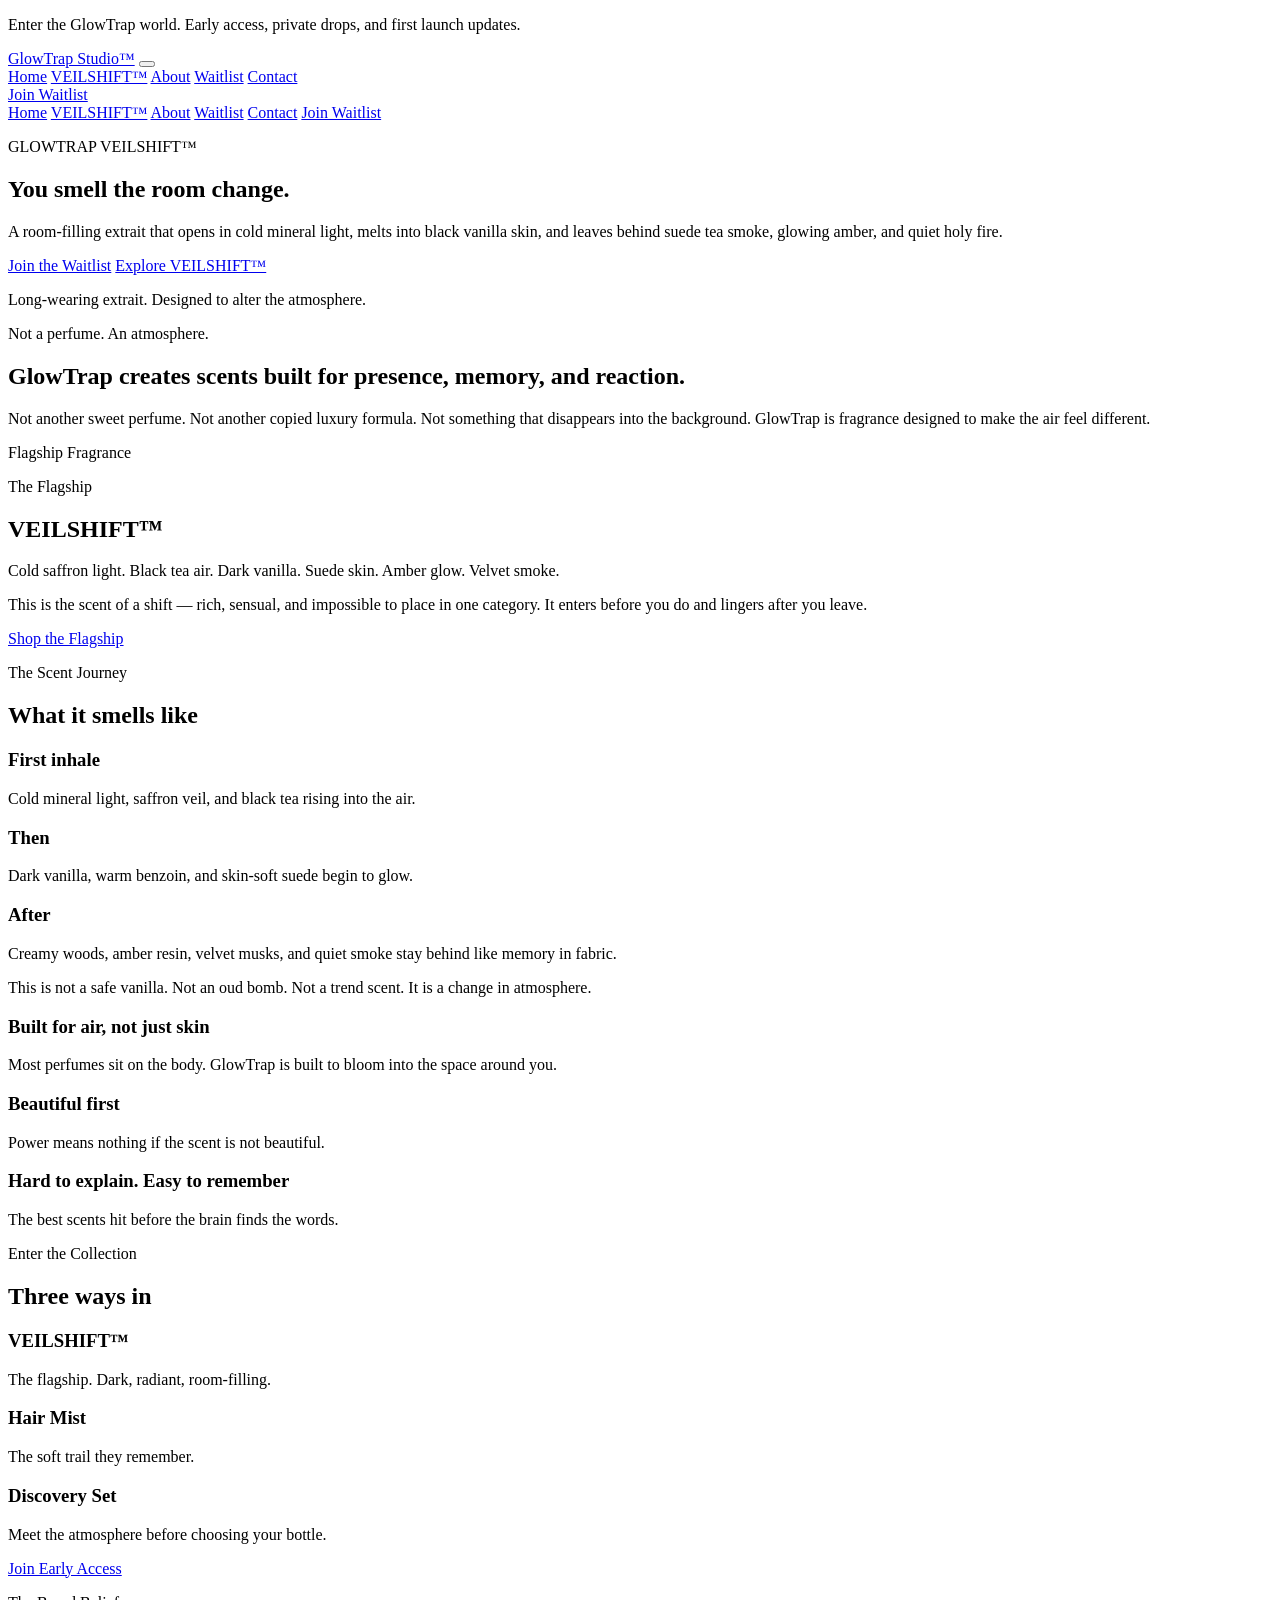
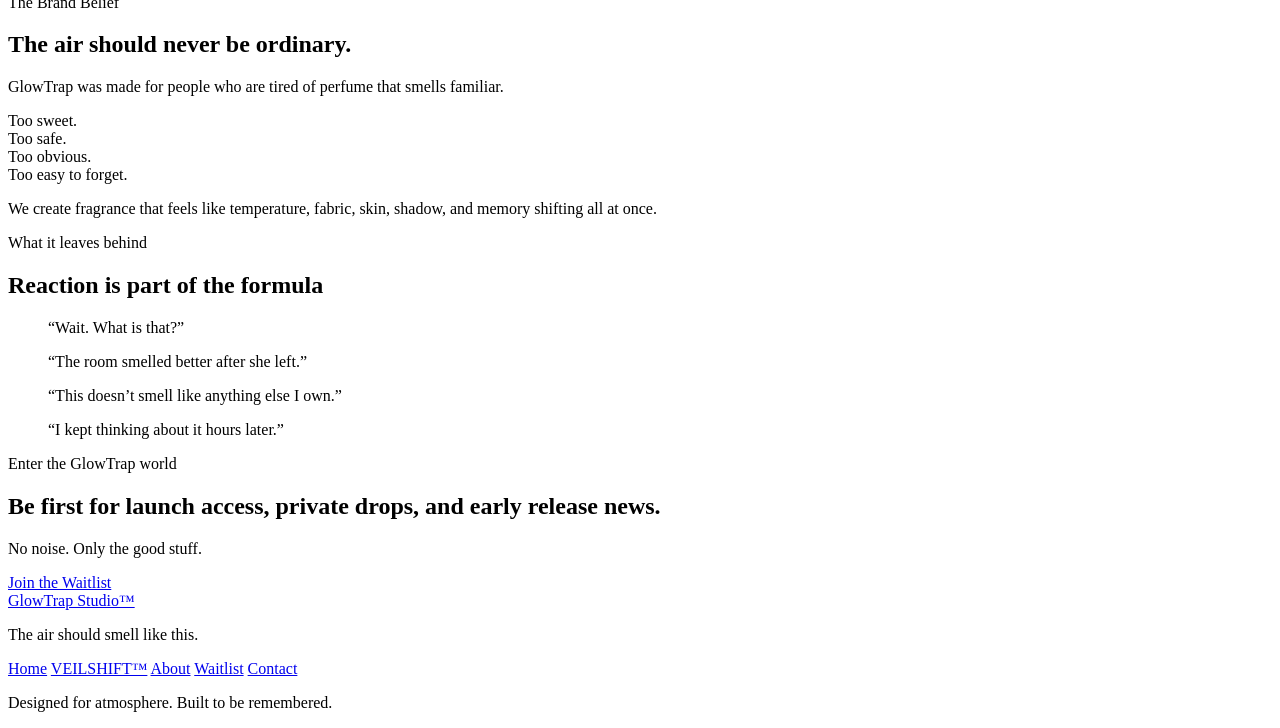
==== index.html @ 331dcda3 "Add files via upload" ====
<!DOCTYPE html>
<html lang="en">
<head>
  <meta charset="UTF-8" />
  <meta name="viewport" content="width=device-width, initial-scale=1.0" />
  <title>GlowTrap Studio™ | VEILSHIFT™</title>
  <meta
    name="description"
    content="GlowTrap VEILSHIFT™ — a room-filling extrait built to alter the atmosphere."
  />
  <link rel="preconnect" href="https://fonts.googleapis.com" />
  <link rel="preconnect" href="https://fonts.gstatic.com" crossorigin />
  <link
    href="https://fonts.googleapis.com/css2?family=Cormorant+Garamond:wght@400;500;600;700&family=Inter:wght@400;500;600;700&display=swap"
    rel="stylesheet"
  />
  <link rel="stylesheet" href="css/style.css" />
</head>
<body>
  <div class="announcement-bar">
    <p>Enter the GlowTrap world. Early access, private drops, and first launch updates.</p>
  </div>

  <header class="site-header">
    <div class="container nav-wrap">
      <a href="index.html" class="logo">GlowTrap Studio™</a>

      <button
        class="menu-toggle"
        type="button"
        aria-label="Open menu"
        aria-expanded="false"
        aria-controls="mobile-menu"
      >
        <span></span>
        <span></span>
        <span></span>
      </button>

      <nav class="main-nav" aria-label="Main navigation">
        <a href="index.html">Home</a>
        <a href="veilshift.html">VEILSHIFT™</a>
        <a href="about.html">About</a>
        <a href="waitlist.html">Waitlist</a>
        <a href="contact.html">Contact</a>
      </nav>

      <a href="waitlist.html" class="nav-cta">Join Waitlist</a>
    </div>
  </header>

  <div class="mobile-menu" id="mobile-menu">
    <nav class="mobile-menu-nav" aria-label="Mobile navigation">
      <a href="index.html">Home</a>
      <a href="veilshift.html">VEILSHIFT™</a>
      <a href="about.html">About</a>
      <a href="waitlist.html">Waitlist</a>
      <a href="contact.html">Contact</a>
      <a href="waitlist.html" class="mobile-menu-cta">Join Waitlist</a>
    </nav>
  </div>

  <main>
    <section class="hero">
      <div class="hero-overlay"></div>
      <div class="container hero-content">
        <p class="eyebrow">GLOWTRAP VEILSHIFT™</p>
        <h1>You smell the room change.</h1>
        <p class="hero-text">
          A room-filling extrait that opens in cold mineral light, melts into black
          vanilla skin, and leaves behind suede tea smoke, glowing amber, and quiet holy fire.
        </p>

        <div class="hero-actions">
          <a href="waitlist.html" class="btn btn-primary">Join the Waitlist</a>
          <a href="veilshift.html" class="btn btn-secondary">Explore VEILSHIFT™</a>
        </div>

        <p class="hero-note">
          Long-wearing extrait. Designed to alter the atmosphere.
        </p>
      </div>
    </section>

    <section class="brand-strip">
      <div class="container">
        <p class="brand-strip-text">Not a perfume. An atmosphere.</p>
      </div>
    </section>

    <section class="section intro">
      <div class="container narrow">
        <h2>GlowTrap creates scents built for presence, memory, and reaction.</h2>
        <p>
          Not another sweet perfume. Not another copied luxury formula. Not something
          that disappears into the background. GlowTrap is fragrance designed to make
          the air feel different.
        </p>
      </div>
    </section>

    <section class="section featured-product">
      <div class="container grid-two">
        <div class="image-card image-card-bottle">
          <div class="image-label">Flagship Fragrance</div>
        </div>

        <div class="content-card">
          <p class="eyebrow">The Flagship</p>
          <h2>VEILSHIFT™</h2>
          <p class="lead">
            Cold saffron light. Black tea air. Dark vanilla. Suede skin. Amber glow.
            Velvet smoke.
          </p>
          <p>
            This is the scent of a shift — rich, sensual, and impossible to place in
            one category. It enters before you do and lingers after you leave.
          </p>
          <a href="veilshift.html" class="btn btn-primary">Shop the Flagship</a>
        </div>
      </div>
    </section>

    <section class="section scent-journey">
      <div class="container">
        <div class="section-heading">
          <p class="eyebrow">The Scent Journey</p>
          <h2>What it smells like</h2>
        </div>

        <div class="journey-grid">
          <article class="journey-card">
            <h3>First inhale</h3>
            <p>Cold mineral light, saffron veil, and black tea rising into the air.</p>
          </article>

          <article class="journey-card">
            <h3>Then</h3>
            <p>Dark vanilla, warm benzoin, and skin-soft suede begin to glow.</p>
          </article>

          <article class="journey-card">
            <h3>After</h3>
            <p>Creamy woods, amber resin, velvet musks, and quiet smoke stay behind like memory in fabric.</p>
          </article>
        </div>

        <p class="section-closing">
          This is not a safe vanilla. Not an oud bomb. Not a trend scent.
          <span>It is a change in atmosphere.</span>
        </p>
      </div>
    </section>

    <section class="section philosophy">
      <div class="container grid-three">
        <div class="philosophy-card">
          <h3>Built for air, not just skin</h3>
          <p>
            Most perfumes sit on the body. GlowTrap is built to bloom into the space around you.
          </p>
        </div>

        <div class="philosophy-card">
          <h3>Beautiful first</h3>
          <p>
            Power means nothing if the scent is not beautiful.
          </p>
        </div>

        <div class="philosophy-card">
          <h3>Hard to explain. Easy to remember</h3>
          <p>
            The best scents hit before the brain finds the words.
          </p>
        </div>
      </div>
    </section>

    <section class="section collection-preview">
      <div class="container">
        <div class="section-heading">
          <p class="eyebrow">Enter the Collection</p>
          <h2>Three ways in</h2>
        </div>

        <div class="product-grid">
          <article class="product-card">
            <div class="product-card-image texture-one"></div>
            <h3>VEILSHIFT™</h3>
            <p>The flagship. Dark, radiant, room-filling.</p>
          </article>

          <article class="product-card">
            <div class="product-card-image texture-two"></div>
            <h3>Hair Mist</h3>
            <p>The soft trail they remember.</p>
          </article>

          <article class="product-card">
            <div class="product-card-image texture-three"></div>
            <h3>Discovery Set</h3>
            <p>Meet the atmosphere before choosing your bottle.</p>
          </article>
        </div>

        <div class="centered-action">
          <a href="waitlist.html" class="btn btn-secondary">Join Early Access</a>
        </div>
      </div>
    </section>

    <section class="section emotional-hook">
      <div class="container narrow">
        <p class="eyebrow">The Brand Belief</p>
        <h2>The air should never be ordinary.</h2>
        <p>
          GlowTrap was made for people who are tired of perfume that smells familiar.
        </p>
        <p class="stacked-lines">
          Too sweet.<br />
          Too safe.<br />
          Too obvious.<br />
          Too easy to forget.
        </p>
        <p>
          We create fragrance that feels like temperature, fabric, skin, shadow,
          and memory shifting all at once.
        </p>
      </div>
    </section>

    <section class="section quotes">
      <div class="container">
        <div class="section-heading">
          <p class="eyebrow">What it leaves behind</p>
          <h2>Reaction is part of the formula</h2>
        </div>

        <div class="quote-grid">
          <blockquote>“Wait. What is that?”</blockquote>
          <blockquote>“The room smelled better after she left.”</blockquote>
          <blockquote>“This doesn’t smell like anything else I own.”</blockquote>
          <blockquote>“I kept thinking about it hours later.”</blockquote>
        </div>
      </div>
    </section>

    <section class="section waitlist-cta">
      <div class="container cta-box">
        <div>
          <p class="eyebrow">Enter the GlowTrap world</p>
          <h2>Be first for launch access, private drops, and early release news.</h2>
          <p>No noise. Only the good stuff.</p>
        </div>
        <a href="waitlist.html" class="btn btn-primary">Join the Waitlist</a>
      </div>
    </section>
  </main>

  <footer class="site-footer">
    <div class="container footer-grid">
      <div>
        <a href="index.html" class="footer-logo">GlowTrap Studio™</a>
        <p class="footer-tagline">The air should smell like this.</p>
      </div>

      <div class="footer-links">
        <a href="index.html">Home</a>
        <a href="veilshift.html">VEILSHIFT™</a>
        <a href="about.html">About</a>
        <a href="waitlist.html">Waitlist</a>
        <a href="contact.html">Contact</a>
      </div>
    </div>

    <div class="container footer-bottom">
      <p>Designed for atmosphere. Built to be remembered.</p>
    </div>
  </footer>
  <script src="js/main.js"></script>
</body>
</html>
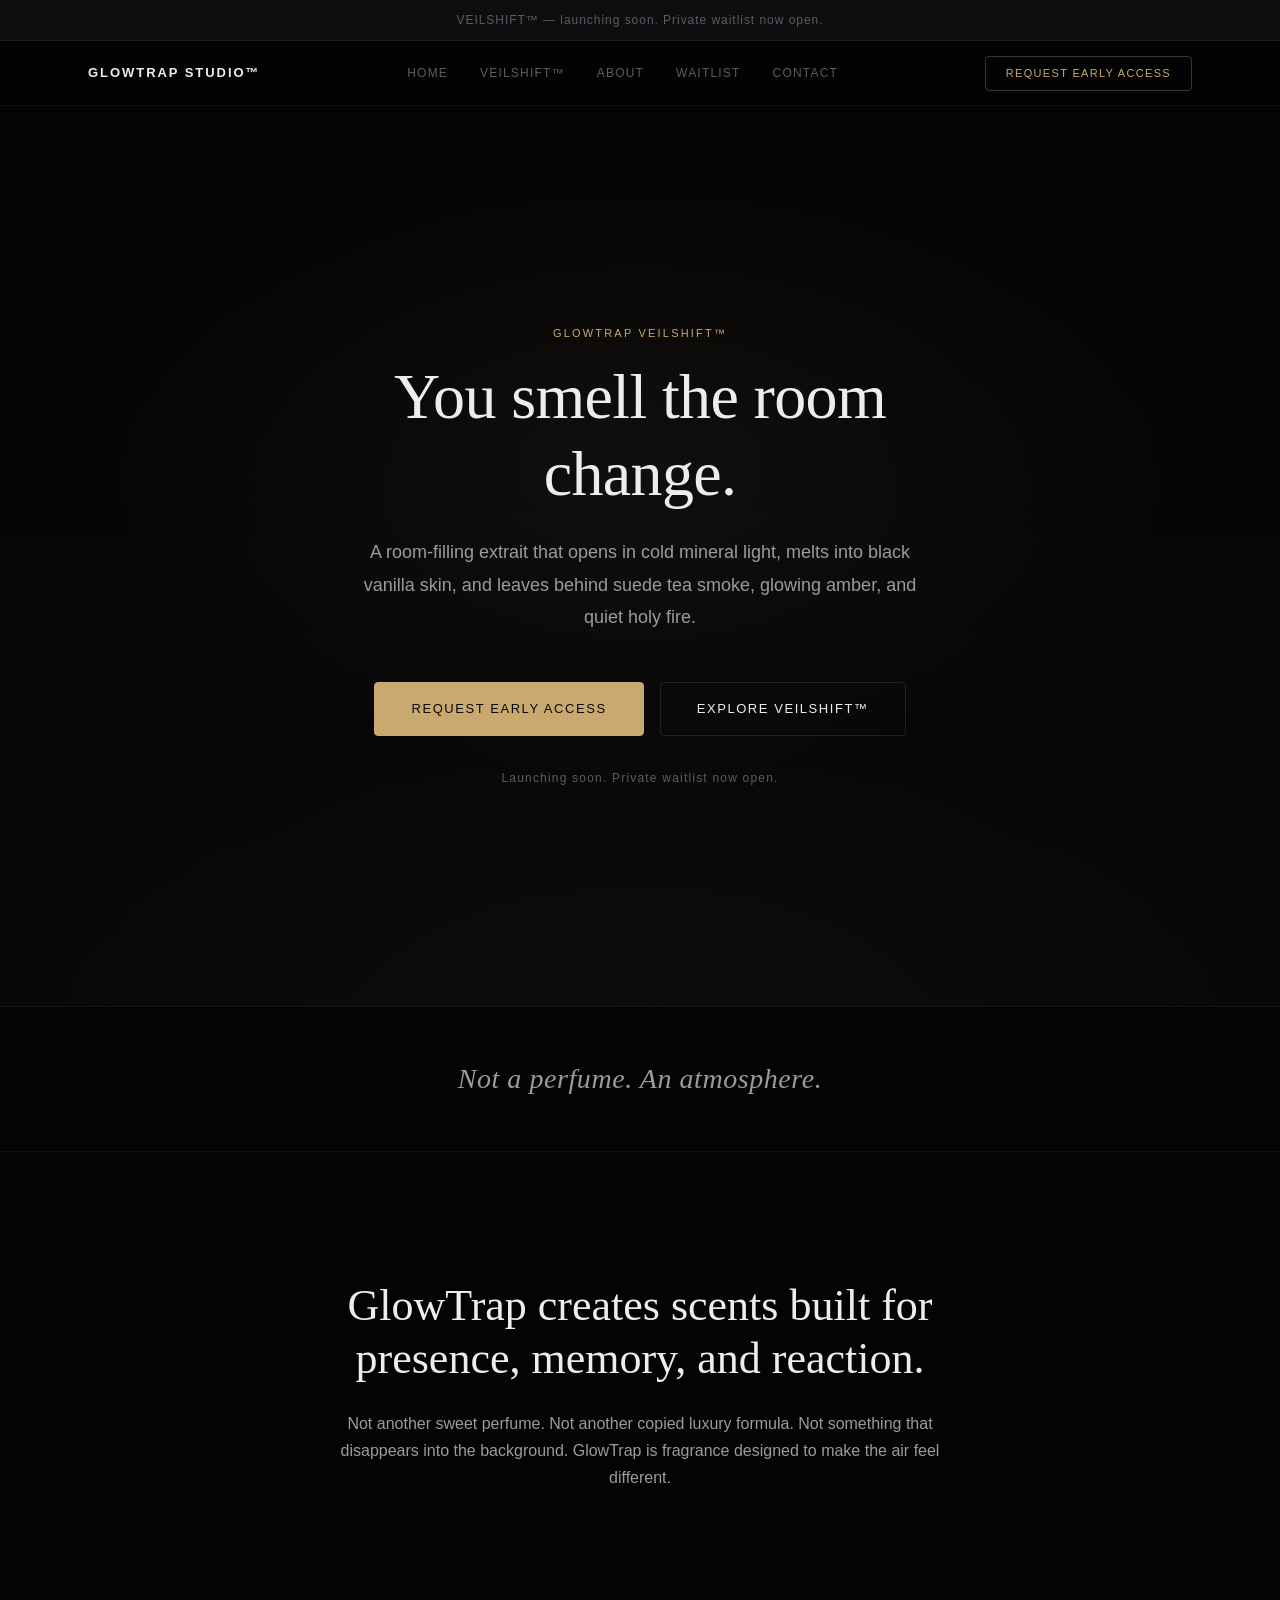
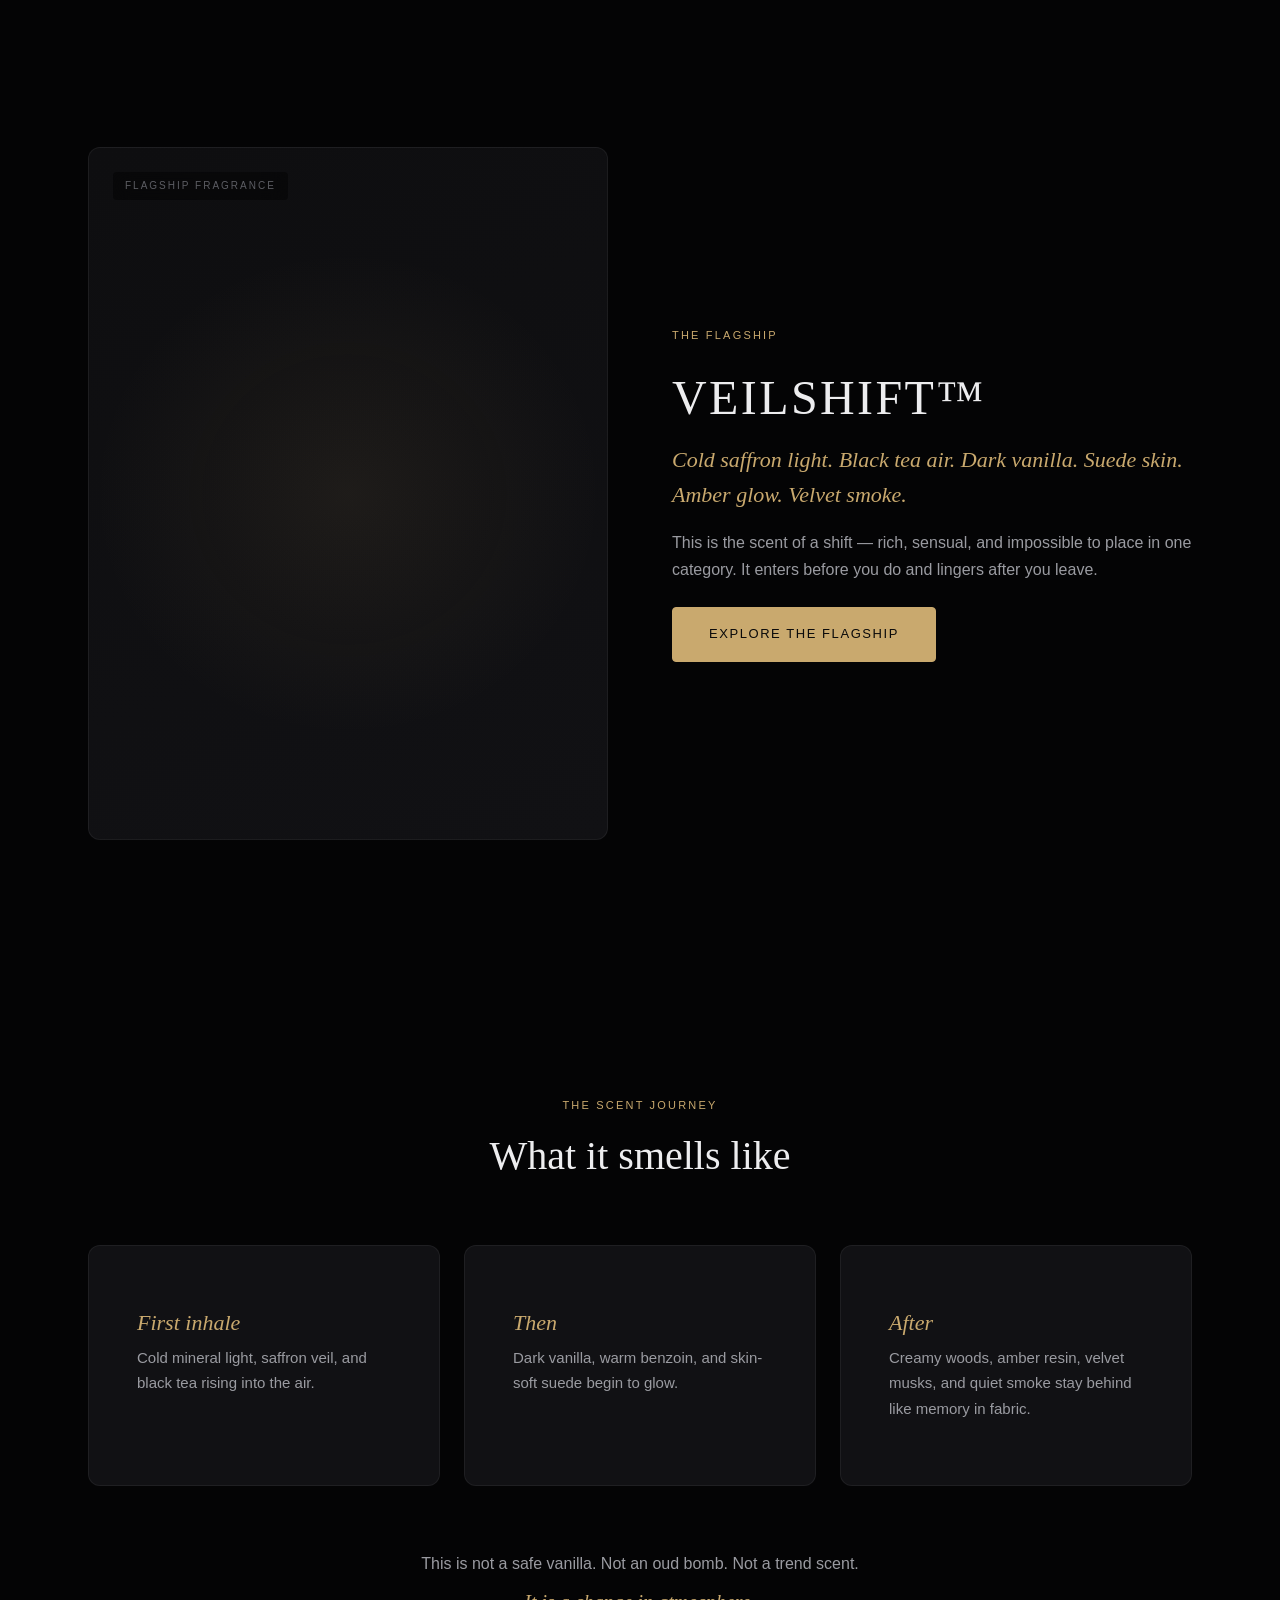
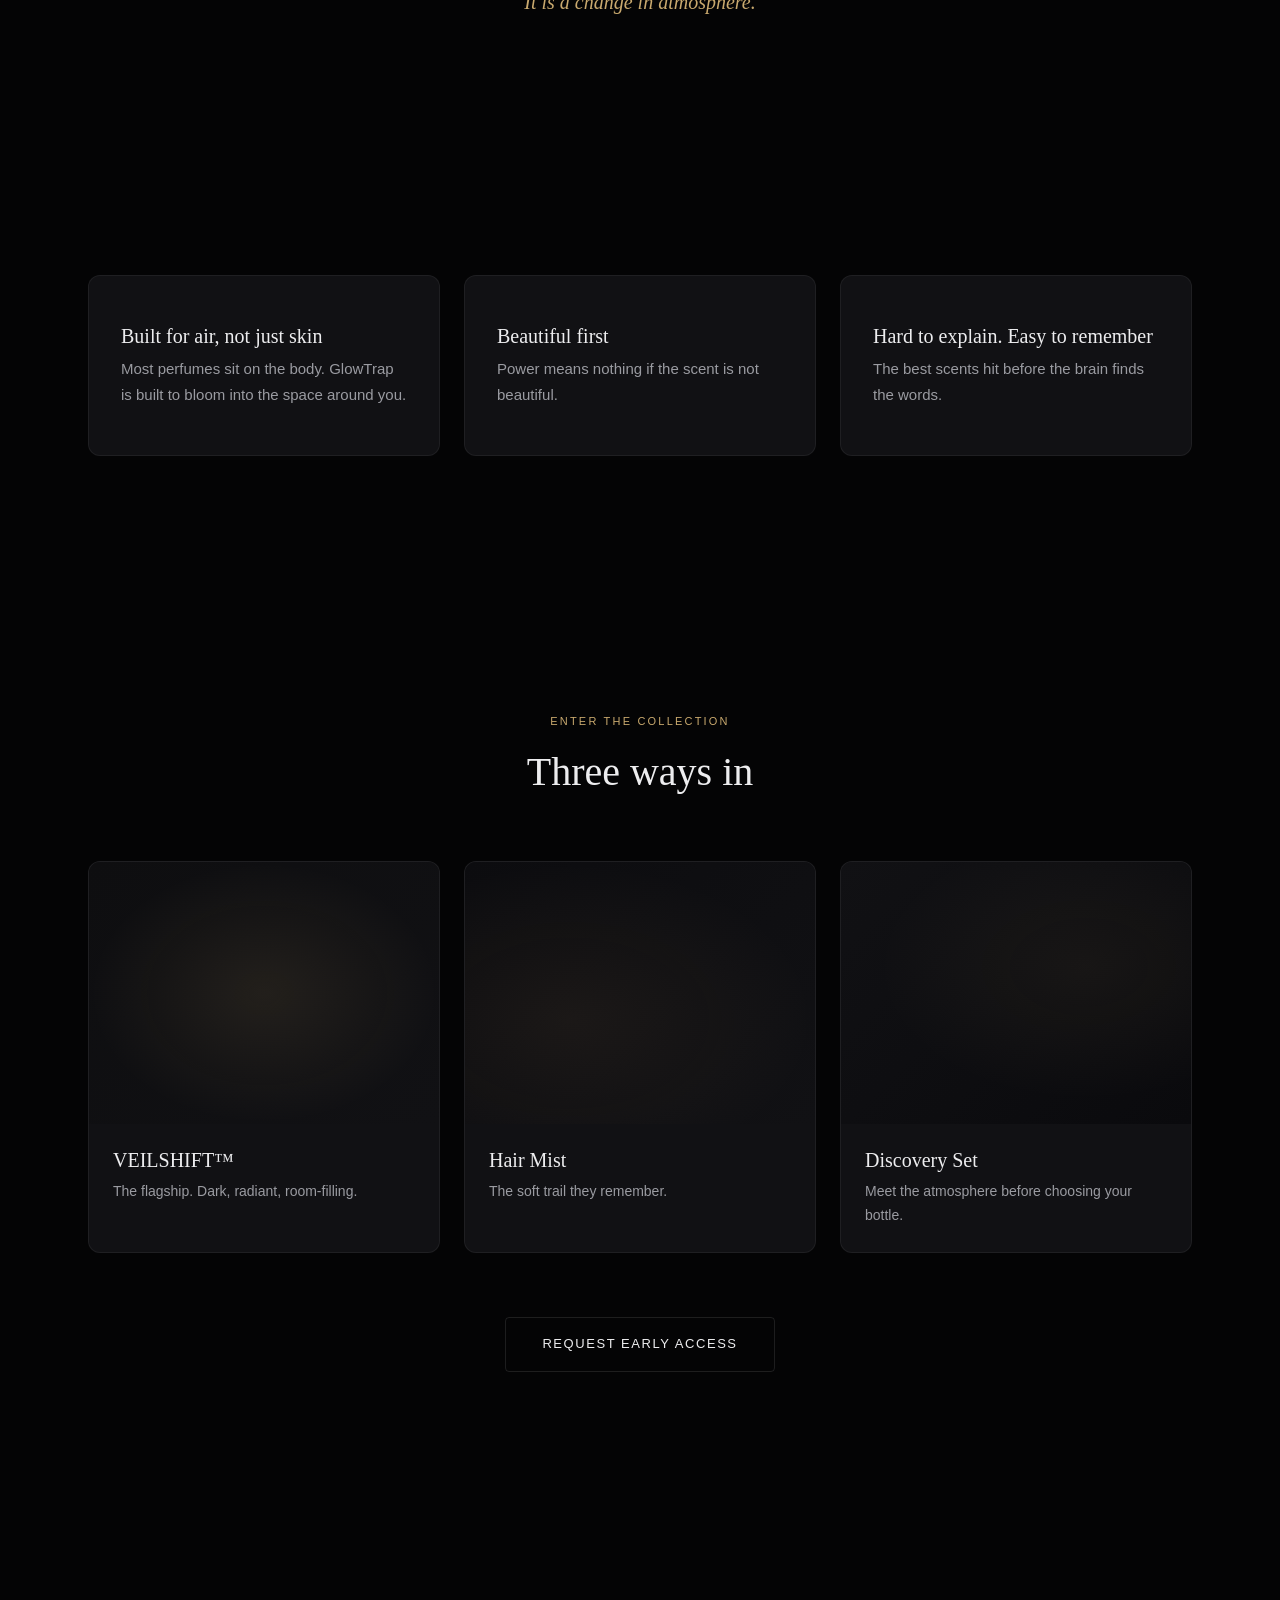
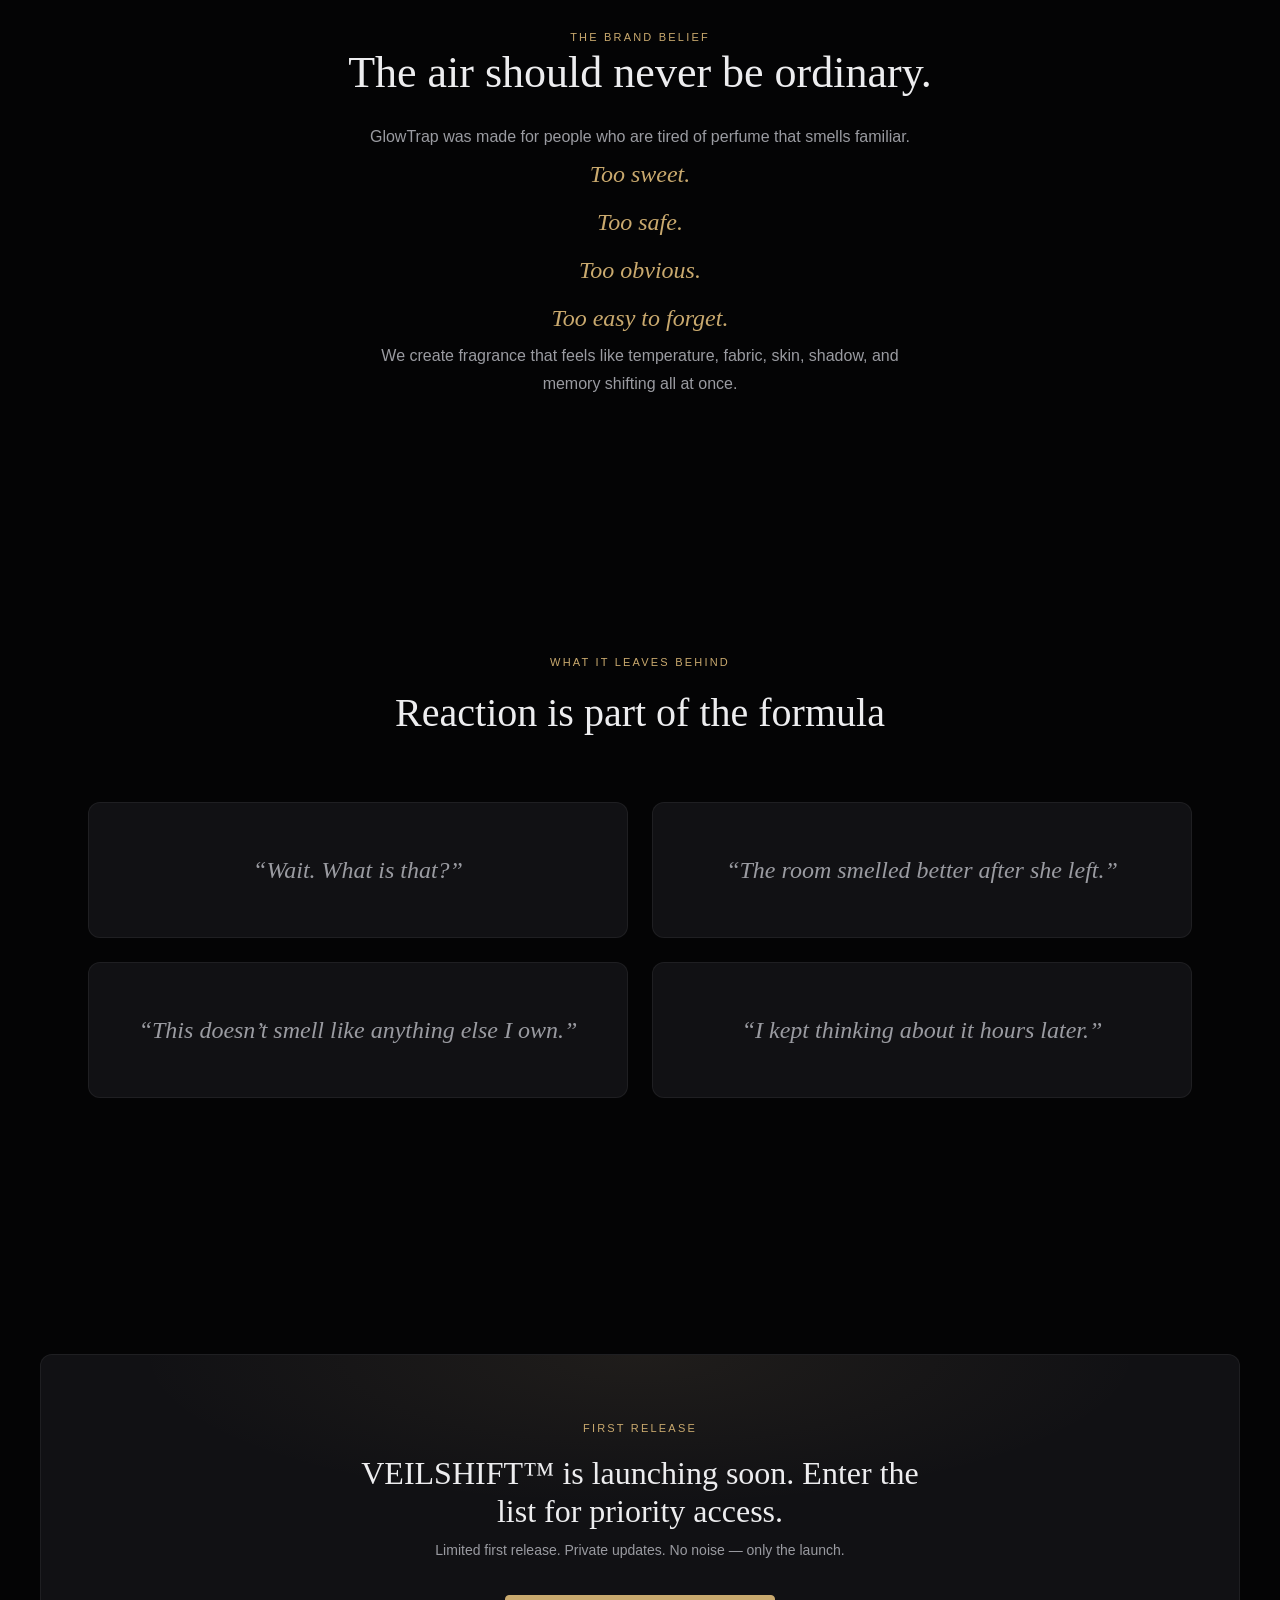
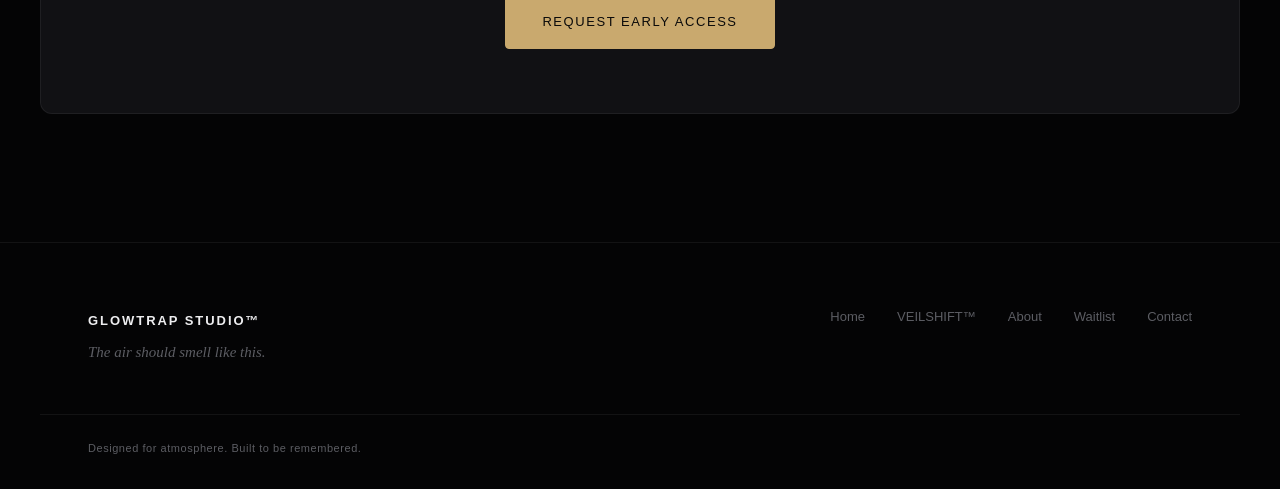
==== commit da46e7e1: "Update site to clear pre-launch waitlist mode - Remove $345 price from VEILSHIFT page (no checkout f" ====
--- a/index.html
+++ b/index.html
@@ -18,7 +18,7 @@
 </head>
 <body>
   <div class="announcement-bar">
-    <p>Enter the GlowTrap world. Early access, private drops, and first launch updates.</p>
+    <p>VEILSHIFT™ — launching soon. Private waitlist now open.</p>
   </div>
 
   <header class="site-header">
@@ -45,7 +45,7 @@
         <a href="contact.html">Contact</a>
       </nav>
 
-      <a href="waitlist.html" class="nav-cta">Join Waitlist</a>
+      <a href="waitlist.html" class="nav-cta">Request Early Access</a>
     </div>
   </header>
 
@@ -56,7 +56,7 @@
       <a href="about.html">About</a>
       <a href="waitlist.html">Waitlist</a>
       <a href="contact.html">Contact</a>
-      <a href="waitlist.html" class="mobile-menu-cta">Join Waitlist</a>
+      <a href="waitlist.html" class="mobile-menu-cta">Request Early Access</a>
     </nav>
   </div>
 
@@ -72,12 +72,12 @@
         </p>
 
         <div class="hero-actions">
-          <a href="waitlist.html" class="btn btn-primary">Join the Waitlist</a>
+          <a href="waitlist.html" class="btn btn-primary">Request Early Access</a>
           <a href="veilshift.html" class="btn btn-secondary">Explore VEILSHIFT™</a>
         </div>
 
         <p class="hero-note">
-          Long-wearing extrait. Designed to alter the atmosphere.
+          Launching soon. Private waitlist now open.
         </p>
       </div>
     </section>
@@ -116,7 +116,7 @@
             This is the scent of a shift — rich, sensual, and impossible to place in
             one category. It enters before you do and lingers after you leave.
           </p>
-          <a href="veilshift.html" class="btn btn-primary">Shop the Flagship</a>
+          <a href="veilshift.html" class="btn btn-primary">Explore the Flagship</a>
         </div>
       </div>
     </section>
@@ -205,7 +205,7 @@
         </div>
 
         <div class="centered-action">
-          <a href="waitlist.html" class="btn btn-secondary">Join Early Access</a>
+          <a href="waitlist.html" class="btn btn-secondary">Request Early Access</a>
         </div>
       </div>
     </section>
@@ -249,11 +249,11 @@
     <section class="section waitlist-cta">
       <div class="container cta-box">
         <div>
-          <p class="eyebrow">Enter the GlowTrap world</p>
-          <h2>Be first for launch access, private drops, and early release news.</h2>
-          <p>No noise. Only the good stuff.</p>
-        </div>
-        <a href="waitlist.html" class="btn btn-primary">Join the Waitlist</a>
+          <p class="eyebrow">First release</p>
+          <h2>VEILSHIFT™ is launching soon. Enter the list for priority access.</h2>
+          <p>Limited first release. Private updates. No noise — only the launch.</p>
+        </div>
+        <a href="waitlist.html" class="btn btn-primary">Request Early Access</a>
       </div>
     </section>
   </main>
--- a/css/style.css
+++ b/css/style.css
@@ -0,0 +1,1527 @@
+/* ========================================================================
+   GlowTrap Studio — VEILSHIFT Landing Page
+   Dark luxury cinematic design system
+   ======================================================================== */
+
+/* --- Design Tokens --- */
+:root {
+  /* Surfaces */
+  --bg-deep: #040405;
+  --bg-base: #070708;
+  --bg-elevated: #0e0e10;
+  --bg-card: #111114;
+  --bg-card-hover: #16161a;
+
+  /* Brand accent — warm gold */
+  --accent: #c9a96e;
+  --accent-dim: rgba(201, 169, 110, 0.15);
+  --accent-glow: rgba(201, 169, 110, 0.08);
+
+  /* Text */
+  --text-primary: #ededef;
+  --text-secondary: #9a9ba1;
+  --text-muted: #5c5d63;
+
+  /* Borders */
+  --border: rgba(255, 255, 255, 0.06);
+  --border-hover: rgba(255, 255, 255, 0.1);
+
+  /* Typography */
+  --font-heading: "Cormorant Garamond", "Georgia", serif;
+  --font-body: "Inter", -apple-system, "Segoe UI", sans-serif;
+
+  /* Spacing scale (8px base) */
+  --space-xs: 0.5rem;
+  --space-sm: 1rem;
+  --space-md: 1.5rem;
+  --space-lg: 2rem;
+  --space-xl: 3rem;
+  --space-2xl: 4rem;
+  --space-3xl: 6rem;
+  --space-4xl: 8rem;
+
+  /* Radii */
+  --radius-sm: 4px;
+  --radius-md: 8px;
+  --radius-lg: 12px;
+
+  /* Transitions */
+  --ease-out: cubic-bezier(0.16, 1, 0.3, 1);
+  --duration-fast: 200ms;
+  --duration-mid: 350ms;
+  --duration-slow: 600ms;
+
+  /* Layout */
+  --container-max: 1200px;
+  --container-narrow: 720px;
+}
+
+/* --- Reset & Base --- */
+*,
+*::before,
+*::after {
+  margin: 0;
+  padding: 0;
+  box-sizing: border-box;
+}
+
+html {
+  font-size: 16px;
+  scroll-behavior: smooth;
+  -webkit-font-smoothing: antialiased;
+  -moz-osx-font-smoothing: grayscale;
+}
+
+body {
+  font-family: var(--font-body);
+  background: var(--bg-deep);
+  color: var(--text-primary);
+  line-height: 1.6;
+  overflow-x: hidden;
+}
+
+img {
+  max-width: 100%;
+  height: auto;
+  display: block;
+}
+
+a {
+  color: inherit;
+  text-decoration: none;
+}
+
+button {
+  font: inherit;
+  color: inherit;
+  background: none;
+  border: none;
+  cursor: pointer;
+}
+
+/* --- Utilities --- */
+.container {
+  width: 100%;
+  max-width: var(--container-max);
+  margin: 0 auto;
+  padding-left: var(--space-md);
+  padding-right: var(--space-md);
+}
+
+.narrow {
+  max-width: var(--container-narrow);
+}
+
+.section {
+  padding: var(--space-3xl) 0;
+}
+
+.eyebrow {
+  font-family: var(--font-body);
+  font-size: 0.6875rem;
+  font-weight: 500;
+  letter-spacing: 0.2em;
+  text-transform: uppercase;
+  color: var(--accent);
+  margin-bottom: var(--space-sm);
+}
+
+.section-heading {
+  text-align: center;
+  margin-bottom: var(--space-2xl);
+}
+
+.section-heading h2 {
+  font-family: var(--font-heading);
+  font-size: clamp(1.75rem, 4vw, 2.5rem);
+  font-weight: 400;
+  line-height: 1.25;
+  color: var(--text-primary);
+}
+
+/* --- Typography --- */
+h1, h2, h3, h4 {
+  font-family: var(--font-heading);
+  font-weight: 400;
+  line-height: 1.2;
+}
+
+h1 {
+  font-size: clamp(2.25rem, 6vw, 4rem);
+  letter-spacing: -0.01em;
+}
+
+h2 {
+  font-size: clamp(1.75rem, 4vw, 2.75rem);
+}
+
+h3 {
+  font-size: clamp(1.25rem, 2.5vw, 1.625rem);
+}
+
+p {
+  color: var(--text-secondary);
+  line-height: 1.7;
+}
+
+/* --- Buttons --- */
+.btn {
+  display: inline-flex;
+  align-items: center;
+  justify-content: center;
+  font-family: var(--font-body);
+  font-size: 0.8125rem;
+  font-weight: 500;
+  letter-spacing: 0.12em;
+  text-transform: uppercase;
+  padding: 1rem 2.25rem;
+  border-radius: var(--radius-sm);
+  transition:
+    background var(--duration-fast) var(--ease-out),
+    color var(--duration-fast) var(--ease-out),
+    border-color var(--duration-fast) var(--ease-out),
+    transform var(--duration-fast) var(--ease-out);
+  cursor: pointer;
+  min-height: 48px;
+}
+
+.btn:hover {
+  transform: translateY(-1px);
+}
+
+.btn:active {
+  transform: translateY(0);
+}
+
+.btn-primary {
+  background: var(--accent);
+  color: #0a0a0a;
+  border: 1px solid var(--accent);
+}
+
+.btn-primary:hover {
+  background: #d4b87a;
+  border-color: #d4b87a;
+}
+
+.btn-secondary {
+  background: transparent;
+  color: var(--text-primary);
+  border: 1px solid var(--border-hover);
+}
+
+.btn-secondary:hover {
+  border-color: var(--accent);
+  color: var(--accent);
+}
+
+/* --- Focus states (accessibility) --- */
+:focus-visible {
+  outline: 2px solid var(--accent);
+  outline-offset: 3px;
+}
+
+/* --- Announcement Bar --- */
+.announcement-bar {
+  background: var(--bg-elevated);
+  border-bottom: 1px solid var(--border);
+  padding: 0.625rem var(--space-md);
+  text-align: center;
+}
+
+.announcement-bar p {
+  font-size: 0.75rem;
+  letter-spacing: 0.08em;
+  color: var(--text-muted);
+}
+
+/* --- Header / Nav --- */
+.site-header {
+  position: sticky;
+  top: 0;
+  z-index: 100;
+  background: rgba(4, 4, 5, 0.85);
+  backdrop-filter: blur(20px);
+  -webkit-backdrop-filter: blur(20px);
+  border-bottom: 1px solid var(--border);
+  padding: 0 var(--space-md);
+}
+
+.nav-wrap {
+  display: flex;
+  align-items: center;
+  justify-content: space-between;
+  height: 64px;
+}
+
+.logo {
+  font-family: var(--font-body);
+  font-size: 0.8125rem;
+  font-weight: 600;
+  letter-spacing: 0.15em;
+  text-transform: uppercase;
+  color: var(--text-primary);
+  white-space: nowrap;
+  transition: color var(--duration-fast) var(--ease-out);
+}
+
+.logo:hover {
+  color: var(--accent);
+}
+
+.main-nav {
+  display: none;
+  gap: var(--space-lg);
+}
+
+.main-nav a {
+  font-size: 0.75rem;
+  font-weight: 500;
+  letter-spacing: 0.1em;
+  text-transform: uppercase;
+  color: var(--text-muted);
+  transition: color var(--duration-fast) var(--ease-out);
+}
+
+.main-nav a:hover {
+  color: var(--text-primary);
+}
+
+.nav-cta {
+  display: none;
+  font-size: 0.6875rem;
+  font-weight: 500;
+  letter-spacing: 0.12em;
+  text-transform: uppercase;
+  color: var(--accent);
+  border: 1px solid rgba(201, 169, 110, 0.3);
+  padding: 0.5rem 1.25rem;
+  border-radius: var(--radius-sm);
+  transition: all var(--duration-fast) var(--ease-out);
+}
+
+.nav-cta:hover {
+  background: var(--accent-dim);
+  border-color: var(--accent);
+}
+
+/* Hamburger */
+.menu-toggle {
+  display: flex;
+  flex-direction: column;
+  justify-content: center;
+  gap: 5px;
+  width: 44px;
+  height: 44px;
+  padding: 10px;
+}
+
+.menu-toggle span {
+  display: block;
+  width: 100%;
+  height: 1.5px;
+  background: var(--text-primary);
+  transition: all var(--duration-mid) var(--ease-out);
+  transform-origin: center;
+}
+
+.menu-toggle.active span:nth-child(1) {
+  transform: translateY(6.5px) rotate(45deg);
+}
+
+.menu-toggle.active span:nth-child(2) {
+  opacity: 0;
+}
+
+.menu-toggle.active span:nth-child(3) {
+  transform: translateY(-6.5px) rotate(-45deg);
+}
+
+/* Mobile Menu */
+.mobile-menu {
+  position: fixed;
+  inset: 0;
+  z-index: 90;
+  background: rgba(4, 4, 5, 0.97);
+  backdrop-filter: blur(30px);
+  -webkit-backdrop-filter: blur(30px);
+  display: flex;
+  align-items: center;
+  justify-content: center;
+  opacity: 0;
+  visibility: hidden;
+  transition:
+    opacity var(--duration-mid) var(--ease-out),
+    visibility var(--duration-mid);
+}
+
+.mobile-menu.open {
+  opacity: 1;
+  visibility: visible;
+}
+
+.mobile-menu-nav {
+  display: flex;
+  flex-direction: column;
+  align-items: center;
+  gap: var(--space-lg);
+}
+
+.mobile-menu-nav a {
+  font-family: var(--font-heading);
+  font-size: 1.75rem;
+  font-weight: 400;
+  color: var(--text-secondary);
+  transition: color var(--duration-fast) var(--ease-out);
+}
+
+.mobile-menu-nav a:hover {
+  color: var(--text-primary);
+}
+
+.mobile-menu-cta {
+  margin-top: var(--space-sm);
+  font-family: var(--font-body) !important;
+  font-size: 0.8125rem !important;
+  font-weight: 500 !important;
+  letter-spacing: 0.12em;
+  text-transform: uppercase;
+  color: var(--accent) !important;
+  border: 1px solid rgba(201, 169, 110, 0.3);
+  padding: 0.75rem 2rem;
+  border-radius: var(--radius-sm);
+}
+
+/* --- Hero --- */
+.hero {
+  position: relative;
+  min-height: min(100dvh, 900px);
+  display: flex;
+  align-items: center;
+  justify-content: center;
+  text-align: center;
+  padding: var(--space-4xl) var(--space-md);
+  overflow: hidden;
+}
+
+.hero-overlay {
+  position: absolute;
+  inset: 0;
+  background:
+    radial-gradient(ellipse 60% 50% at 50% 40%, rgba(201, 169, 110, 0.06) 0%, transparent 70%),
+    radial-gradient(ellipse 80% 60% at 50% 100%, rgba(201, 169, 110, 0.03) 0%, transparent 60%),
+    linear-gradient(180deg, var(--bg-deep) 0%, #08080a 100%);
+  pointer-events: none;
+}
+
+.hero-content {
+  position: relative;
+  z-index: 1;
+  max-width: 760px;
+}
+
+.hero h1 {
+  color: var(--text-primary);
+  margin-bottom: var(--space-md);
+}
+
+.hero-text {
+  font-size: clamp(1rem, 2vw, 1.125rem);
+  color: var(--text-secondary);
+  max-width: 560px;
+  margin: 0 auto var(--space-xl);
+  line-height: 1.8;
+}
+
+.hero-actions {
+  display: flex;
+  flex-direction: column;
+  align-items: center;
+  gap: var(--space-sm);
+  margin-bottom: var(--space-lg);
+}
+
+.hero-note {
+  font-size: 0.75rem;
+  letter-spacing: 0.1em;
+  color: var(--text-muted);
+}
+
+/* --- Brand Strip --- */
+.brand-strip {
+  border-top: 1px solid var(--border);
+  border-bottom: 1px solid var(--border);
+  padding: var(--space-xl) 0;
+  text-align: center;
+}
+
+.brand-strip-text {
+  font-family: var(--font-heading);
+  font-size: clamp(1.25rem, 3vw, 1.75rem);
+  font-weight: 400;
+  font-style: italic;
+  letter-spacing: 0.02em;
+  color: var(--text-secondary);
+}
+
+/* --- Intro --- */
+.intro {
+  text-align: center;
+}
+
+.intro h2 {
+  margin-bottom: var(--space-md);
+  color: var(--text-primary);
+}
+
+.intro p {
+  max-width: 600px;
+  margin: 0 auto;
+  font-size: 1rem;
+}
+
+/* --- Featured Product --- */
+.grid-two {
+  display: grid;
+  gap: var(--space-xl);
+}
+
+.image-card {
+  position: relative;
+  aspect-ratio: 3 / 4;
+  border-radius: var(--radius-lg);
+  overflow: hidden;
+}
+
+.image-card-bottle {
+  background:
+    radial-gradient(ellipse 70% 50% at 50% 50%, rgba(201, 169, 110, 0.08), transparent 70%),
+    linear-gradient(160deg, var(--bg-elevated) 0%, var(--bg-card) 100%);
+  border: 1px solid var(--border);
+}
+
+.image-label {
+  position: absolute;
+  top: var(--space-md);
+  left: var(--space-md);
+  font-size: 0.625rem;
+  font-weight: 500;
+  letter-spacing: 0.2em;
+  text-transform: uppercase;
+  color: var(--text-muted);
+  background: rgba(0, 0, 0, 0.4);
+  padding: 0.375rem 0.75rem;
+  border-radius: var(--radius-sm);
+  backdrop-filter: blur(10px);
+  -webkit-backdrop-filter: blur(10px);
+}
+
+.content-card {
+  display: flex;
+  flex-direction: column;
+  justify-content: center;
+}
+
+.content-card h2 {
+  font-size: clamp(2rem, 5vw, 3rem);
+  color: var(--text-primary);
+  margin-bottom: var(--space-sm);
+  letter-spacing: 0.05em;
+}
+
+.content-card .lead {
+  font-family: var(--font-heading);
+  font-size: clamp(1.125rem, 2.5vw, 1.375rem);
+  font-style: italic;
+  color: var(--accent);
+  line-height: 1.6;
+  margin-bottom: var(--space-sm);
+}
+
+.content-card p {
+  margin-bottom: var(--space-md);
+}
+
+.content-card .btn {
+  align-self: flex-start;
+}
+
+/* --- Scent Journey --- */
+.journey-grid {
+  display: grid;
+  gap: var(--space-md);
+}
+
+.journey-card {
+  background: var(--bg-card);
+  border: 1px solid var(--border);
+  border-radius: var(--radius-lg);
+  padding: var(--space-xl) var(--space-lg);
+  transition:
+    border-color var(--duration-mid) var(--ease-out),
+    background var(--duration-mid) var(--ease-out);
+}
+
+.journey-card:hover {
+  border-color: var(--border-hover);
+  background: var(--bg-card-hover);
+}
+
+.journey-card h3 {
+  color: var(--accent);
+  margin-bottom: var(--space-xs);
+  font-size: 1.375rem;
+  font-style: italic;
+}
+
+.journey-card p {
+  font-size: 0.9375rem;
+}
+
+.section-closing {
+  text-align: center;
+  margin-top: var(--space-2xl);
+  font-size: 1rem;
+  color: var(--text-secondary);
+}
+
+.section-closing span {
+  display: block;
+  font-family: var(--font-heading);
+  font-size: 1.25rem;
+  font-style: italic;
+  color: var(--accent);
+  margin-top: var(--space-xs);
+}
+
+/* --- Philosophy --- */
+.grid-three {
+  display: grid;
+  gap: var(--space-md);
+}
+
+.philosophy-card {
+  padding: var(--space-xl) var(--space-lg);
+  border: 1px solid var(--border);
+  border-radius: var(--radius-lg);
+  background: var(--bg-card);
+  transition:
+    border-color var(--duration-mid) var(--ease-out),
+    background var(--duration-mid) var(--ease-out);
+}
+
+.philosophy-card:hover {
+  border-color: var(--border-hover);
+  background: var(--bg-card-hover);
+}
+
+.philosophy-card h3 {
+  color: var(--text-primary);
+  margin-bottom: var(--space-xs);
+  font-size: 1.25rem;
+}
+
+.philosophy-card p {
+  font-size: 0.9375rem;
+}
+
+/* --- Collection Preview --- */
+.product-grid {
+  display: grid;
+  gap: var(--space-md);
+}
+
+.product-card {
+  background: var(--bg-card);
+  border: 1px solid var(--border);
+  border-radius: var(--radius-lg);
+  overflow: hidden;
+  transition:
+    border-color var(--duration-mid) var(--ease-out),
+    transform var(--duration-mid) var(--ease-out);
+}
+
+.product-card:hover {
+  border-color: var(--border-hover);
+  transform: translateY(-2px);
+}
+
+.product-card-image {
+  aspect-ratio: 4 / 3;
+}
+
+.texture-one {
+  background:
+    radial-gradient(ellipse at 50% 50%, rgba(201, 169, 110, 0.1), transparent 70%),
+    linear-gradient(135deg, var(--bg-elevated), var(--bg-card));
+}
+
+.texture-two {
+  background:
+    radial-gradient(ellipse at 30% 60%, rgba(180, 140, 90, 0.08), transparent 70%),
+    linear-gradient(135deg, #0c0c0f, var(--bg-card));
+}
+
+.texture-three {
+  background:
+    radial-gradient(ellipse at 70% 40%, rgba(201, 169, 110, 0.06), transparent 60%),
+    linear-gradient(135deg, var(--bg-card), #0a0a0d);
+}
+
+.product-card h3 {
+  padding: var(--space-md) var(--space-md) var(--space-xs);
+  font-size: 1.25rem;
+  color: var(--text-primary);
+}
+
+.product-card p {
+  padding: 0 var(--space-md) var(--space-md);
+  font-size: 0.875rem;
+}
+
+.centered-action {
+  text-align: center;
+  margin-top: var(--space-2xl);
+}
+
+/* --- Emotional Hook --- */
+.emotional-hook {
+  text-align: center;
+}
+
+.emotional-hook h2 {
+  color: var(--text-primary);
+  margin-bottom: var(--space-md);
+}
+
+.emotional-hook p {
+  max-width: 560px;
+  margin: 0 auto;
+}
+
+.stacked-lines {
+  font-family: var(--font-heading);
+  font-size: clamp(1.125rem, 2.5vw, 1.5rem);
+  font-style: italic;
+  color: var(--accent);
+  line-height: 2;
+  margin: var(--space-lg) auto;
+}
+
+/* --- Quotes --- */
+.quote-grid {
+  display: grid;
+  gap: var(--space-md);
+}
+
+.quote-grid blockquote {
+  font-family: var(--font-heading);
+  font-size: clamp(1.125rem, 2.5vw, 1.5rem);
+  font-style: italic;
+  color: var(--text-secondary);
+  text-align: center;
+  padding: var(--space-xl) var(--space-lg);
+  border: 1px solid var(--border);
+  border-radius: var(--radius-lg);
+  background: var(--bg-card);
+  transition:
+    border-color var(--duration-mid) var(--ease-out),
+    color var(--duration-mid) var(--ease-out);
+}
+
+.quote-grid blockquote:hover {
+  border-color: rgba(201, 169, 110, 0.2);
+  color: var(--text-primary);
+}
+
+/* --- Waitlist CTA --- */
+.waitlist-cta {
+  padding: var(--space-3xl) 0;
+}
+
+.cta-box {
+  background: var(--bg-card);
+  border: 1px solid var(--border);
+  border-radius: var(--radius-lg);
+  padding: var(--space-2xl) var(--space-lg);
+  text-align: center;
+  position: relative;
+  overflow: hidden;
+}
+
+.cta-box::before {
+  content: "";
+  position: absolute;
+  inset: 0;
+  background: radial-gradient(ellipse 60% 60% at 50% 0%, var(--accent-glow), transparent 70%);
+  pointer-events: none;
+}
+
+.cta-box > * {
+  position: relative;
+}
+
+.cta-box h2 {
+  font-size: clamp(1.5rem, 3.5vw, 2rem);
+  color: var(--text-primary);
+  max-width: 560px;
+  margin: 0 auto var(--space-xs);
+}
+
+.cta-box > div > p:last-child {
+  margin-bottom: var(--space-lg);
+  font-size: 0.875rem;
+}
+
+/* --- Email Form (used on waitlist page) --- */
+.email-form {
+  display: flex;
+  flex-direction: column;
+  gap: var(--space-sm);
+  max-width: 480px;
+  margin: var(--space-lg) auto 0;
+}
+
+.email-form input[type="email"] {
+  font-family: var(--font-body);
+  font-size: 0.9375rem;
+  padding: 0.875rem 1.25rem;
+  background: var(--bg-elevated);
+  color: var(--text-primary);
+  border: 1px solid var(--border);
+  border-radius: var(--radius-sm);
+  transition: border-color var(--duration-fast) var(--ease-out);
+  min-height: 48px;
+}
+
+.email-form input[type="email"]::placeholder {
+  color: var(--text-muted);
+}
+
+.email-form input[type="email"]:focus {
+  outline: none;
+  border-color: var(--accent);
+}
+
+.email-form .btn {
+  width: 100%;
+}
+
+/* --- Footer --- */
+.site-footer {
+  border-top: 1px solid var(--border);
+  padding: var(--space-2xl) 0 var(--space-lg);
+}
+
+.footer-grid {
+  display: flex;
+  flex-direction: column;
+  gap: var(--space-lg);
+  margin-bottom: var(--space-xl);
+}
+
+.footer-logo {
+  font-family: var(--font-body);
+  font-size: 0.8125rem;
+  font-weight: 600;
+  letter-spacing: 0.15em;
+  text-transform: uppercase;
+  color: var(--text-primary);
+  display: inline-block;
+  margin-bottom: var(--space-xs);
+  transition: color var(--duration-fast) var(--ease-out);
+}
+
+.footer-logo:hover {
+  color: var(--accent);
+}
+
+.footer-tagline {
+  font-family: var(--font-heading);
+  font-size: 0.9375rem;
+  font-style: italic;
+  color: var(--text-muted);
+}
+
+.footer-links {
+  display: flex;
+  flex-wrap: wrap;
+  gap: var(--space-sm) var(--space-lg);
+}
+
+.footer-links a {
+  font-size: 0.8125rem;
+  color: var(--text-muted);
+  transition: color var(--duration-fast) var(--ease-out);
+}
+
+.footer-links a:hover {
+  color: var(--text-primary);
+}
+
+.footer-bottom {
+  border-top: 1px solid var(--border);
+  padding-top: var(--space-md);
+}
+
+.footer-bottom p {
+  font-size: 0.6875rem;
+  color: var(--text-muted);
+  letter-spacing: 0.05em;
+}
+
+/* --- Scroll Reveal Animations --- */
+.reveal {
+  opacity: 0;
+  transform: translateY(20px);
+  transition:
+    opacity var(--duration-slow) var(--ease-out),
+    transform var(--duration-slow) var(--ease-out);
+}
+
+.reveal.visible {
+  opacity: 1;
+  transform: translateY(0);
+}
+
+/* Stagger children */
+.reveal-stagger > * {
+  opacity: 0;
+  transform: translateY(16px);
+  transition:
+    opacity var(--duration-slow) var(--ease-out),
+    transform var(--duration-slow) var(--ease-out);
+}
+
+.reveal-stagger.visible > *:nth-child(1) { transition-delay: 0ms; opacity: 1; transform: translateY(0); }
+.reveal-stagger.visible > *:nth-child(2) { transition-delay: 80ms; opacity: 1; transform: translateY(0); }
+.reveal-stagger.visible > *:nth-child(3) { transition-delay: 160ms; opacity: 1; transform: translateY(0); }
+.reveal-stagger.visible > *:nth-child(4) { transition-delay: 240ms; opacity: 1; transform: translateY(0); }
+
+/* --- Reduced Motion --- */
+@media (prefers-reduced-motion: reduce) {
+  *,
+  *::before,
+  *::after {
+    animation-duration: 0.01ms !important;
+    transition-duration: 0.01ms !important;
+  }
+  .reveal { opacity: 1; transform: none; }
+  .reveal-stagger > * { opacity: 1; transform: none; }
+}
+
+/* ========================================================================
+   Responsive — Mobile-first breakpoints
+   ======================================================================== */
+
+/* 480px+ — larger phones */
+@media (min-width: 480px) {
+  .hero-actions {
+    flex-direction: row;
+    justify-content: center;
+  }
+}
+
+/* 768px+ — tablet */
+@media (min-width: 768px) {
+  .section {
+    padding: var(--space-4xl) 0;
+  }
+
+  .grid-two {
+    grid-template-columns: 1fr 1fr;
+    gap: var(--space-2xl);
+    align-items: center;
+  }
+
+  .journey-grid {
+    grid-template-columns: repeat(3, 1fr);
+  }
+
+  .grid-three {
+    grid-template-columns: repeat(3, 1fr);
+  }
+
+  .product-grid {
+    grid-template-columns: repeat(3, 1fr);
+  }
+
+  .quote-grid {
+    grid-template-columns: 1fr 1fr;
+  }
+
+  .footer-grid {
+    flex-direction: row;
+    justify-content: space-between;
+    align-items: flex-start;
+  }
+
+  .email-form {
+    flex-direction: row;
+  }
+
+  .email-form input[type="email"] {
+    flex: 1;
+  }
+
+  .email-form .btn {
+    width: auto;
+  }
+}
+
+/* 1024px+ — desktop */
+@media (min-width: 1024px) {
+  .menu-toggle {
+    display: none;
+  }
+
+  .main-nav {
+    display: flex;
+  }
+
+  .nav-cta {
+    display: inline-flex;
+  }
+
+  .container {
+    padding-left: var(--space-xl);
+    padding-right: var(--space-xl);
+  }
+
+  .hero {
+    min-height: min(100dvh, 960px);
+  }
+
+  .journey-card {
+    padding: var(--space-2xl) var(--space-xl);
+  }
+}
+
+/* ========================================================================
+   Additional page styles (waitlist, about, contact, veilshift)
+   ======================================================================== */
+
+/* --- Page hero (non-home) --- */
+.page-hero {
+  text-align: center;
+  padding: var(--space-4xl) var(--space-md) var(--space-2xl);
+}
+
+.page-hero h1 {
+  margin-bottom: var(--space-sm);
+}
+
+.page-hero p {
+  max-width: 560px;
+  margin: 0 auto;
+  font-size: clamp(1rem, 2vw, 1.125rem);
+}
+
+/* --- Waitlist form section --- */
+.waitlist-section {
+  padding: 0 0 var(--space-4xl);
+}
+
+.waitlist-section .email-form {
+  max-width: 520px;
+}
+
+.form-note {
+  text-align: center;
+  font-size: 0.75rem;
+  color: var(--text-muted);
+  margin-top: var(--space-sm);
+}
+
+/* --- About / content blocks --- */
+.content-section {
+  padding: var(--space-3xl) 0;
+}
+
+.content-section + .content-section {
+  border-top: 1px solid var(--border);
+}
+
+.content-section h2 {
+  margin-bottom: var(--space-md);
+}
+
+.content-section p + p {
+  margin-top: var(--space-sm);
+}
+
+/* --- Contact form --- */
+.contact-form {
+  max-width: 560px;
+  margin: 0 auto;
+  display: flex;
+  flex-direction: column;
+  gap: var(--space-md);
+}
+
+.form-field {
+  display: flex;
+  flex-direction: column;
+  gap: var(--space-xs);
+}
+
+.form-field label {
+  font-size: 0.75rem;
+  font-weight: 500;
+  letter-spacing: 0.1em;
+  text-transform: uppercase;
+  color: var(--text-secondary);
+}
+
+.form-field input,
+.form-field textarea {
+  font-family: var(--font-body);
+  font-size: 0.9375rem;
+  padding: 0.875rem 1.25rem;
+  background: var(--bg-elevated);
+  color: var(--text-primary);
+  border: 1px solid var(--border);
+  border-radius: var(--radius-sm);
+  transition: border-color var(--duration-fast) var(--ease-out);
+  min-height: 48px;
+}
+
+.form-field textarea {
+  min-height: 140px;
+  resize: vertical;
+}
+
+.form-field input:focus,
+.form-field textarea:focus {
+  outline: none;
+  border-color: var(--accent);
+}
+
+.form-field input::placeholder,
+.form-field textarea::placeholder {
+  color: var(--text-muted);
+}
+
+/* --- Veilshift product page specifics --- */
+.note-category {
+  font-family: var(--font-body);
+  font-size: 0.6875rem;
+  font-weight: 500;
+  letter-spacing: 0.2em;
+  text-transform: uppercase;
+  color: var(--accent);
+  margin-bottom: var(--space-xs);
+}
+
+.note-list {
+  list-style: none;
+  display: flex;
+  flex-wrap: wrap;
+  gap: var(--space-xs);
+}
+
+.note-list li {
+  font-size: 0.875rem;
+  color: var(--text-secondary);
+  padding: 0.375rem 0.875rem;
+  border: 1px solid var(--border);
+  border-radius: 100px;
+  transition: border-color var(--duration-fast) var(--ease-out);
+}
+
+.note-list li:hover {
+  border-color: var(--border-hover);
+}
+
+/* Divider */
+.divider {
+  border: none;
+  border-top: 1px solid var(--border);
+  margin: var(--space-3xl) 0;
+}
+
+/* --- Long-form copy --- */
+.long-copy p {
+  font-size: clamp(0.9375rem, 1.5vw, 1.0625rem);
+  line-height: 1.85;
+  margin-bottom: var(--space-md);
+}
+
+.long-copy p:last-child {
+  margin-bottom: 0;
+}
+
+/* --- Product Hero (veilshift page) --- */
+.product-hero-section {
+  padding-top: var(--space-2xl);
+}
+
+.product-bottle {
+  aspect-ratio: 3 / 4;
+}
+
+.product-title {
+  font-size: clamp(2rem, 5vw, 3rem);
+  color: var(--text-primary);
+  margin-bottom: var(--space-md);
+}
+
+.product-info-card .lead {
+  margin-bottom: var(--space-md);
+}
+
+.product-meta {
+  display: flex;
+  gap: var(--space-xl);
+  margin-bottom: var(--space-lg);
+  padding: var(--space-md) 0;
+  border-top: 1px solid var(--border);
+  border-bottom: 1px solid var(--border);
+}
+
+.meta-label {
+  display: block;
+  font-size: 0.6875rem;
+  font-weight: 500;
+  letter-spacing: 0.15em;
+  text-transform: uppercase;
+  color: var(--text-muted);
+  margin-bottom: 0.25rem;
+}
+
+.product-meta strong {
+  font-size: 0.9375rem;
+  font-weight: 500;
+  color: var(--text-primary);
+}
+
+.product-notes-list {
+  list-style: none;
+  display: flex;
+  flex-wrap: wrap;
+  gap: var(--space-sm) var(--space-lg);
+  margin-top: var(--space-md);
+}
+
+.product-notes-list li {
+  font-size: 0.75rem;
+  color: var(--text-muted);
+  letter-spacing: 0.05em;
+  position: relative;
+  padding-left: 0.75rem;
+}
+
+.product-notes-list li::before {
+  content: "";
+  position: absolute;
+  left: 0;
+  top: 0.45em;
+  width: 4px;
+  height: 4px;
+  border-radius: 50%;
+  background: var(--accent);
+  opacity: 0.5;
+}
+
+/* --- Notes Grid (scent profile) --- */
+.notes-grid {
+  display: grid;
+  gap: var(--space-md);
+}
+
+.notes-card {
+  background: var(--bg-card);
+  border: 1px solid var(--border);
+  border-radius: var(--radius-lg);
+  padding: var(--space-xl) var(--space-lg);
+  transition: border-color var(--duration-mid) var(--ease-out);
+}
+
+.notes-card:hover {
+  border-color: var(--border-hover);
+}
+
+.notes-card h3 {
+  font-family: var(--font-heading);
+  font-size: 1.25rem;
+  font-style: italic;
+  color: var(--accent);
+  margin-bottom: var(--space-sm);
+}
+
+.notes-card ul {
+  list-style: none;
+  display: flex;
+  flex-wrap: wrap;
+  gap: var(--space-xs);
+}
+
+.notes-card ul li {
+  font-size: 0.8125rem;
+  color: var(--text-secondary);
+  padding: 0.375rem 0.875rem;
+  border: 1px solid var(--border);
+  border-radius: 100px;
+  transition: border-color var(--duration-fast) var(--ease-out);
+}
+
+.notes-card ul li:hover {
+  border-color: var(--border-hover);
+}
+
+/* --- Performance Grid --- */
+.performance-grid {
+  display: flex;
+  flex-direction: column;
+  gap: var(--space-md);
+  margin-top: var(--space-lg);
+}
+
+.performance-grid strong {
+  font-size: 0.875rem;
+  font-weight: 400;
+  color: var(--text-primary);
+}
+
+.performance-visual {
+  background:
+    radial-gradient(ellipse 60% 50% at 50% 50%, rgba(201, 169, 110, 0.06), transparent 70%),
+    linear-gradient(160deg, #0c0c0f, var(--bg-card));
+  border: 1px solid var(--border);
+}
+
+/* --- Wear List --- */
+.wear-list {
+  list-style: none;
+  margin: var(--space-md) 0;
+}
+
+.wear-list li {
+  font-size: 0.9375rem;
+  color: var(--text-secondary);
+  padding: var(--space-xs) 0;
+  border-bottom: 1px solid var(--border);
+  padding-left: var(--space-sm);
+  position: relative;
+}
+
+.wear-list li::before {
+  content: "";
+  position: absolute;
+  left: 0;
+  top: 50%;
+  transform: translateY(-50%);
+  width: 3px;
+  height: 3px;
+  border-radius: 50%;
+  background: var(--accent);
+}
+
+/* --- Waitlist Page --- */
+.waitlist-grid {
+  display: grid;
+  gap: var(--space-2xl);
+}
+
+.waitlist-benefits {
+  list-style: none;
+  margin: var(--space-md) 0;
+}
+
+.waitlist-benefits li {
+  font-size: 0.9375rem;
+  color: var(--text-secondary);
+  padding: var(--space-xs) 0;
+  padding-left: var(--space-md);
+  position: relative;
+}
+
+.waitlist-benefits li::before {
+  content: "";
+  position: absolute;
+  left: 0;
+  top: 0.65em;
+  width: 6px;
+  height: 1px;
+  background: var(--accent);
+}
+
+.waitlist-small-note {
+  font-size: 0.75rem;
+  color: var(--text-muted);
+  margin-top: var(--space-sm);
+}
+
+.waitlist-form {
+  display: flex;
+  flex-direction: column;
+  gap: var(--space-sm);
+  margin-top: var(--space-md);
+}
+
+.waitlist-form label {
+  font-size: 0.75rem;
+  font-weight: 500;
+  letter-spacing: 0.1em;
+  text-transform: uppercase;
+  color: var(--text-secondary);
+  margin-bottom: -0.25rem;
+}
+
+.waitlist-form label span {
+  color: var(--text-muted);
+  font-weight: 400;
+  text-transform: none;
+  letter-spacing: 0;
+}
+
+.waitlist-form input {
+  font-family: var(--font-body);
+  font-size: 0.9375rem;
+  padding: 0.875rem 1.25rem;
+  background: var(--bg-elevated);
+  color: var(--text-primary);
+  border: 1px solid var(--border);
+  border-radius: var(--radius-sm);
+  transition: border-color var(--duration-fast) var(--ease-out);
+  min-height: 48px;
+}
+
+.waitlist-form input::placeholder {
+  color: var(--text-muted);
+}
+
+.waitlist-form input:focus {
+  outline: none;
+  border-color: var(--accent);
+}
+
+.waitlist-form .btn {
+  margin-top: var(--space-xs);
+}
+
+/* --- Contact Page --- */
+.contact-grid {
+  display: grid;
+  gap: var(--space-2xl);
+}
+
+.contact-form {
+  max-width: none;
+}
+
+.contact-form label {
+  font-size: 0.75rem;
+  font-weight: 500;
+  letter-spacing: 0.1em;
+  text-transform: uppercase;
+  color: var(--text-secondary);
+  margin-bottom: -0.25rem;
+}
+
+.contact-form input,
+.contact-form textarea {
+  font-family: var(--font-body);
+  font-size: 0.9375rem;
+  padding: 0.875rem 1.25rem;
+  background: var(--bg-elevated);
+  color: var(--text-primary);
+  border: 1px solid var(--border);
+  border-radius: var(--radius-sm);
+  transition: border-color var(--duration-fast) var(--ease-out);
+  min-height: 48px;
+  width: 100%;
+}
+
+.contact-form textarea {
+  min-height: 140px;
+  resize: vertical;
+}
+
+.contact-form input:focus,
+.contact-form textarea:focus {
+  outline: none;
+  border-color: var(--accent);
+}
+
+.contact-form input::placeholder,
+.contact-form textarea::placeholder {
+  color: var(--text-muted);
+}
+
+.contact-info-card {
+  padding: var(--space-xl) var(--space-lg);
+  background: var(--bg-card);
+  border: 1px solid var(--border);
+  border-radius: var(--radius-lg);
+}
+
+.contact-info-list {
+  display: flex;
+  flex-direction: column;
+  gap: var(--space-md);
+  margin-top: var(--space-md);
+}
+
+.contact-item a {
+  color: var(--accent);
+  transition: color var(--duration-fast) var(--ease-out);
+}
+
+.contact-item a:hover {
+  color: #d4b87a;
+}
+
+.contact-item p {
+  font-size: 0.875rem;
+}
+
+.contact-side-note {
+  margin-top: var(--space-lg);
+  padding-top: var(--space-md);
+  border-top: 1px solid var(--border);
+}
+
+.contact-side-note p {
+  font-size: 0.8125rem;
+  font-style: italic;
+  color: var(--text-muted);
+}
+
+/* --- About page visual --- */
+.about-visual {
+  background:
+    radial-gradient(ellipse 50% 50% at 50% 50%, rgba(201, 169, 110, 0.06), transparent 70%),
+    linear-gradient(135deg, #0b0b0e, var(--bg-card));
+  border: 1px solid var(--border);
+}
+
+/* --- Page title size --- */
+.page-title {
+  font-size: clamp(2rem, 5vw, 3.25rem);
+  color: var(--text-primary);
+  margin-bottom: var(--space-sm);
+}
+
+.page-intro {
+  font-size: clamp(1rem, 2vw, 1.125rem);
+  color: var(--text-secondary);
+  line-height: 1.8;
+}
+
+/* ---- Responsive additions for sub-pages ---- */
+@media (min-width: 768px) {
+  .notes-grid {
+    grid-template-columns: repeat(3, 1fr);
+  }
+
+  .waitlist-grid {
+    grid-template-columns: 1fr 1fr;
+    align-items: start;
+  }
+
+  .contact-grid {
+    grid-template-columns: 1fr 1fr;
+    align-items: start;
+  }
+}
